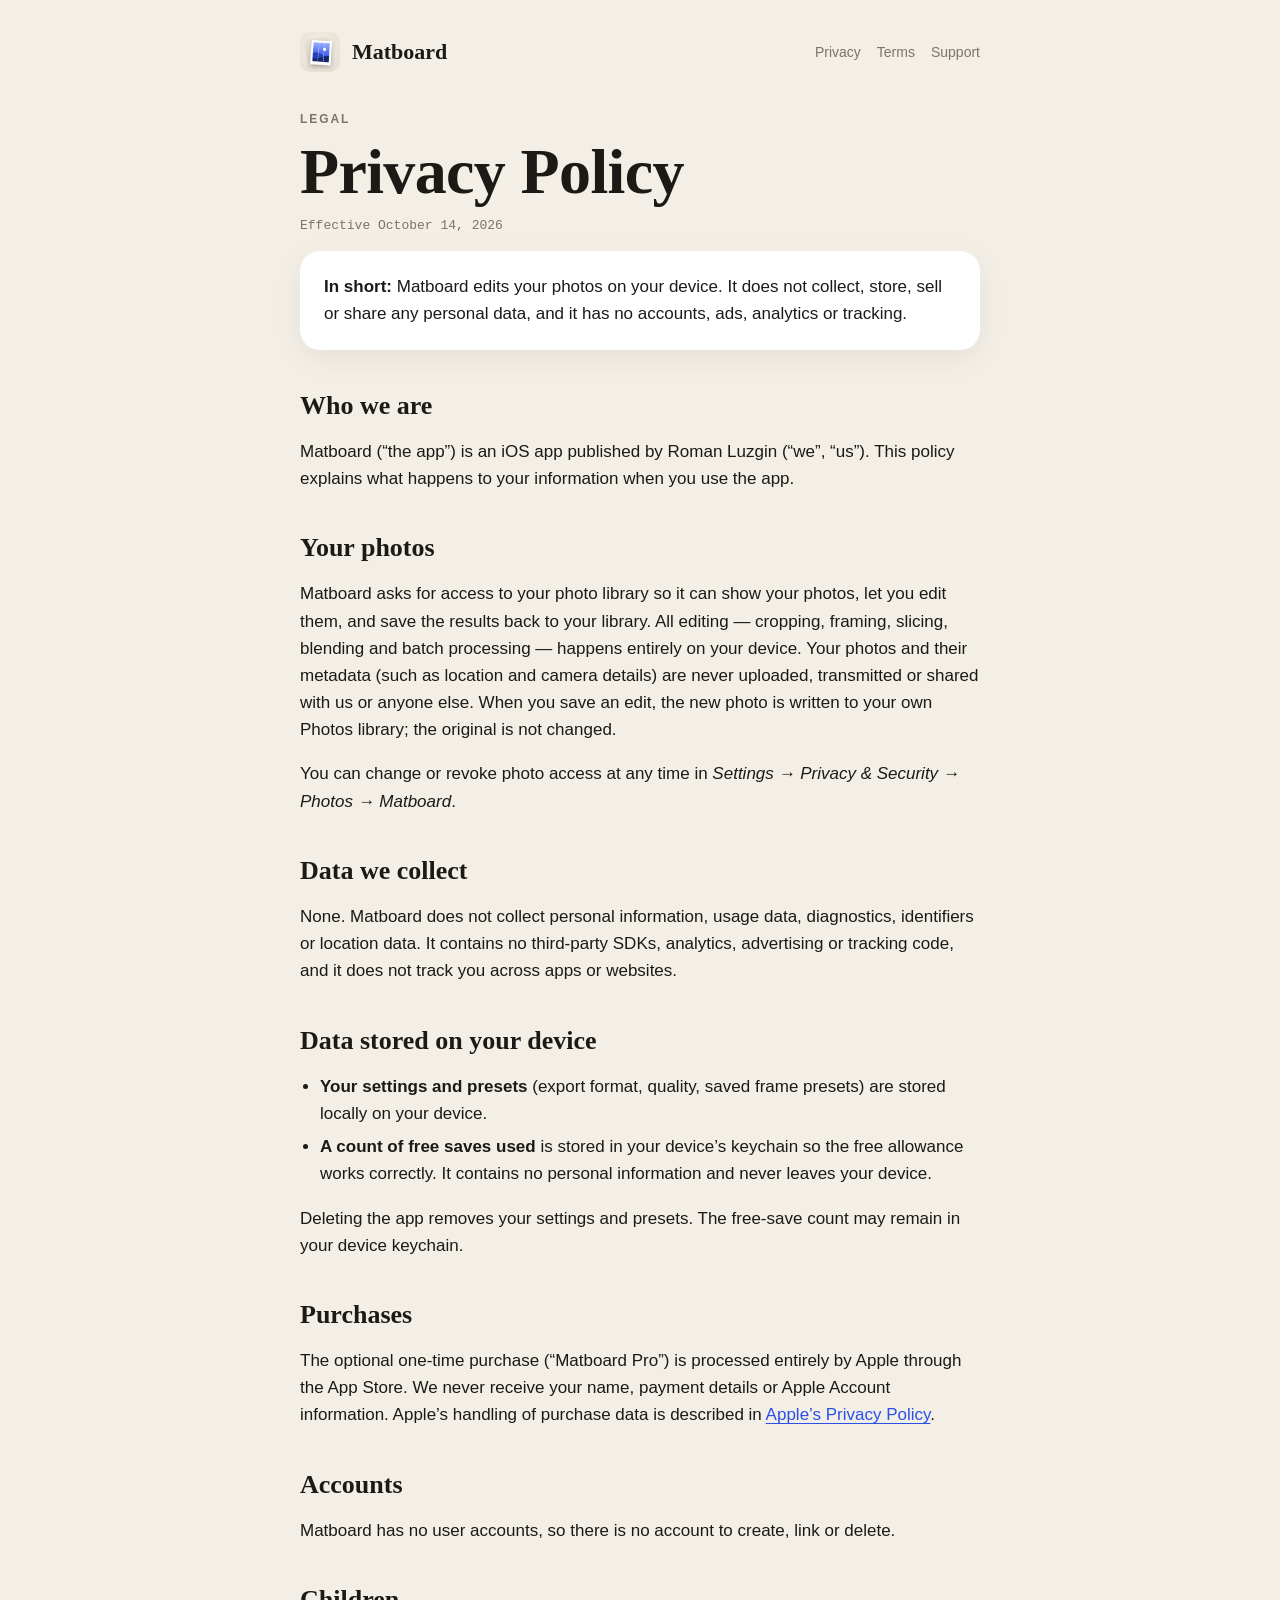
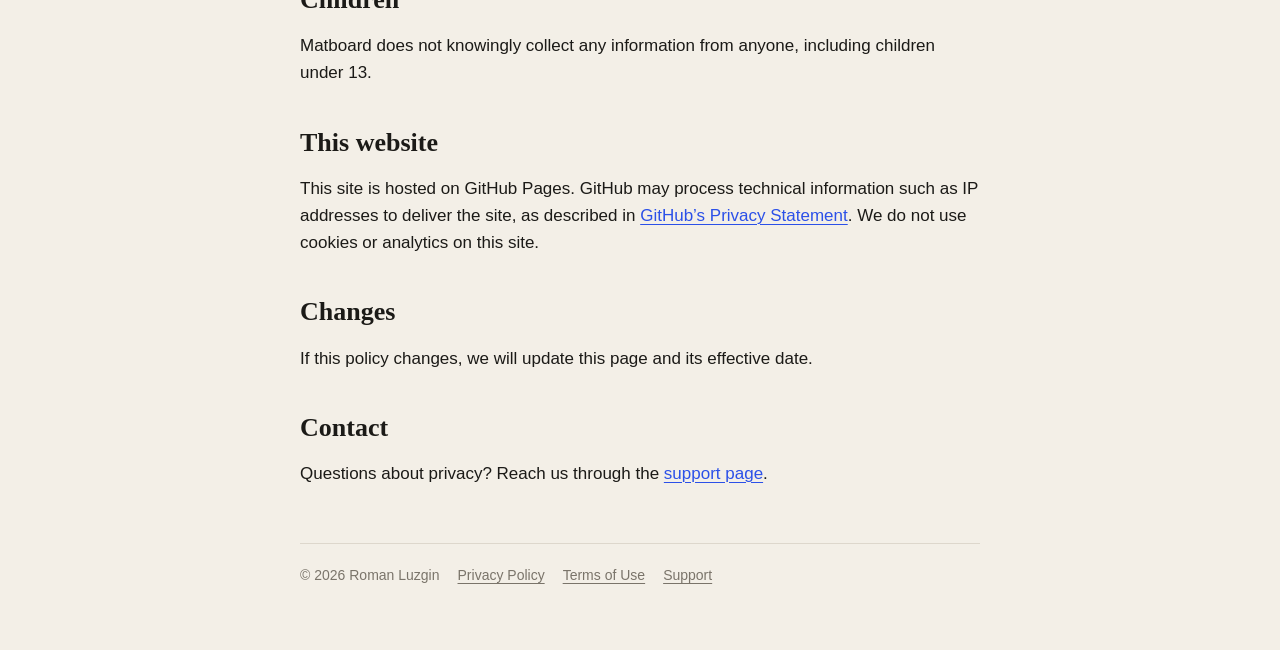
==== privacy/index.html @ 6ba9c213 "Matboard website: landing, privacy policy, terms of use, support Co-Authored-By: Claude Opus 5.5 <no" ====
<!doctype html>
<html lang="en">
<head>
<meta charset="utf-8">
<meta name="viewport" content="width=device-width, initial-scale=1">
<title>Privacy Policy — Matboard</title>
<meta name="description" content="Matboard — borders, crops, carousel slices and double exposures for your photos. Everything happens on your iPhone.">
<link rel="icon" href="../assets/favicon.png">
<link rel="apple-touch-icon" href="../assets/apple-touch-icon.png">
<link rel="stylesheet" href="../assets/style.css">
</head>
<body>
<div class="wrap">
<header class="site">
  <img src="../assets/icon.png" alt="">
  <a href="../">Matboard</a>
  <nav><a href="../privacy/">Privacy</a><a href="../terms/">Terms</a><a href="../support/">Support</a></nav>
</header>
<p class="label">Legal</p>
<h1>Privacy Policy</h1>
<p class="meta">Effective October 14, 2026</p>

<div class="card">
<strong>In short:</strong> Matboard edits your photos on your device. It does not collect, store, sell or share any personal data, and it has no accounts, ads, analytics or tracking.
</div>

<h2>Who we are</h2>
<p>Matboard (“the app”) is an iOS app published by Roman Luzgin (“we”, “us”). This policy explains what happens to your information when you use the app.</p>

<h2>Your photos</h2>
<p>Matboard asks for access to your photo library so it can show your photos, let you edit them, and save the results back to your library. All editing — cropping, framing, slicing, blending and batch processing — happens entirely on your device. Your photos and their metadata (such as location and camera details) are never uploaded, transmitted or shared with us or anyone else. When you save an edit, the new photo is written to your own Photos library; the original is not changed.</p>
<p>You can change or revoke photo access at any time in <em>Settings → Privacy &amp; Security → Photos → Matboard</em>.</p>

<h2>Data we collect</h2>
<p>None. Matboard does not collect personal information, usage data, diagnostics, identifiers or location data. It contains no third-party SDKs, analytics, advertising or tracking code, and it does not track you across apps or websites.</p>

<h2>Data stored on your device</h2>
<ul>
  <li><strong>Your settings and presets</strong> (export format, quality, saved frame presets) are stored locally on your device.</li>
  <li><strong>A count of free saves used</strong> is stored in your device’s keychain so the free allowance works correctly. It contains no personal information and never leaves your device.</li>
</ul>
<p>Deleting the app removes your settings and presets. The free-save count may remain in your device keychain.</p>

<h2>Purchases</h2>
<p>The optional one-time purchase (“Matboard Pro”) is processed entirely by Apple through the App Store. We never receive your name, payment details or Apple Account information. Apple’s handling of purchase data is described in <a href="https://www.apple.com/legal/privacy/">Apple’s Privacy Policy</a>.</p>

<h2>Accounts</h2>
<p>Matboard has no user accounts, so there is no account to create, link or delete.</p>

<h2>Children</h2>
<p>Matboard does not knowingly collect any information from anyone, including children under 13.</p>

<h2>This website</h2>
<p>This site is hosted on GitHub Pages. GitHub may process technical information such as IP addresses to deliver the site, as described in <a href="https://docs.github.com/en/site-policy/privacy-policies/github-general-privacy-statement">GitHub’s Privacy Statement</a>. We do not use cookies or analytics on this site.</p>

<h2>Changes</h2>
<p>If this policy changes, we will update this page and its effective date.</p>

<h2>Contact</h2>
<p>Questions about privacy? Reach us through the <a href="../support/">support page</a>.</p>
<footer>
  <span>© 2026 Roman Luzgin</span>
  <a href="../privacy/">Privacy Policy</a>
  <a href="../terms/">Terms of Use</a>
  <a href="../support/">Support</a>
</footer>
</div>
</body>
</html>
---- assets/style.css ----
:root {
  --paper: #F3EFE7; --card: #FFFFFF; --chip: #ECE7DD; --ink: #1B1A17; --muted: #7A746A;
  --accent: #2B50E8; --line: #DDD7CC;
  --display: Didot, "Bodoni 72", "Bodoni MT", "Playfair Display", Georgia, serif;
  --ui: Futura, "Century Gothic", "Avenir Next", "Trebuchet MS", sans-serif;
  --mono: ui-monospace, "SF Mono", Menlo, Consolas, monospace;
}
@media (prefers-color-scheme: dark) {
  :root { --paper: #161513; --card: #23211E; --chip: #2F2C28; --ink: #F2EEE6; --muted: #9C968C; --accent: #7D96FF; --line: #3A3632; }
}
* { box-sizing: border-box; }
html { -webkit-text-size-adjust: 100%; }
body { margin: 0; background: var(--paper); color: var(--ink); font: 17px/1.6 var(--ui); }
a { color: var(--accent); text-decoration-thickness: 1px; text-underline-offset: 3px; }
.wrap { max-width: 720px; margin: 0 auto; padding: 32px 20px 64px; }
header.site { display: flex; align-items: center; gap: 12px; margin-bottom: 40px; }
header.site img { width: 40px; height: 40px; border-radius: 10px; }
header.site a { font: 700 22px var(--display); color: var(--ink); text-decoration: none; }
header.site nav { margin-left: auto; display: flex; gap: 16px; font-size: 14px; }
header.site nav a { font: 500 14px var(--ui); color: var(--muted); }
h1 { font: 700 clamp(40px, 8vw, 64px)/1.05 var(--display); margin: 0 0 12px; letter-spacing: -0.01em; }
h2 { font: 700 26px/1.2 var(--display); margin: 40px 0 8px; }
h3 { font: 700 16px var(--ui); margin: 24px 0 4px; }
.lede { font-size: 20px; color: var(--muted); margin: 0 0 28px; }
.label { font: 700 12px var(--ui); letter-spacing: .16em; text-transform: uppercase; color: var(--muted); }
.meta { font: 13px var(--mono); color: var(--muted); }
.card { background: var(--card); border-radius: 20px; padding: 22px 24px; margin: 18px 0; box-shadow: 0 8px 30px rgba(0,0,0,.06); }
.grid { display: grid; grid-template-columns: repeat(auto-fit, minmax(200px, 1fr)); gap: 14px; margin: 24px 0; }
.grid .card { margin: 0; }
.grid .card strong { display: block; font: 700 17px var(--ui); margin-bottom: 4px; }
.grid .card span { color: var(--muted); font-size: 15px; }
.hero { display: flex; align-items: center; gap: 28px; flex-wrap: wrap; margin-bottom: 12px; }
.hero img { width: 132px; height: 132px; border-radius: 30px; box-shadow: 0 16px 40px rgba(0,0,0,.18); }
.pill { display: inline-block; background: var(--accent); color: #fff; padding: 12px 22px; border-radius: 14px; font-weight: 700; text-decoration: none; }
@media (prefers-color-scheme: dark) { .pill { color: #0B1033; } }
ul { padding-left: 20px; } li { margin: 6px 0; }
footer { margin-top: 56px; padding-top: 20px; border-top: 1px solid var(--line); font-size: 14px; color: var(--muted); display: flex; gap: 18px; flex-wrap: wrap; }
footer a { color: var(--muted); }
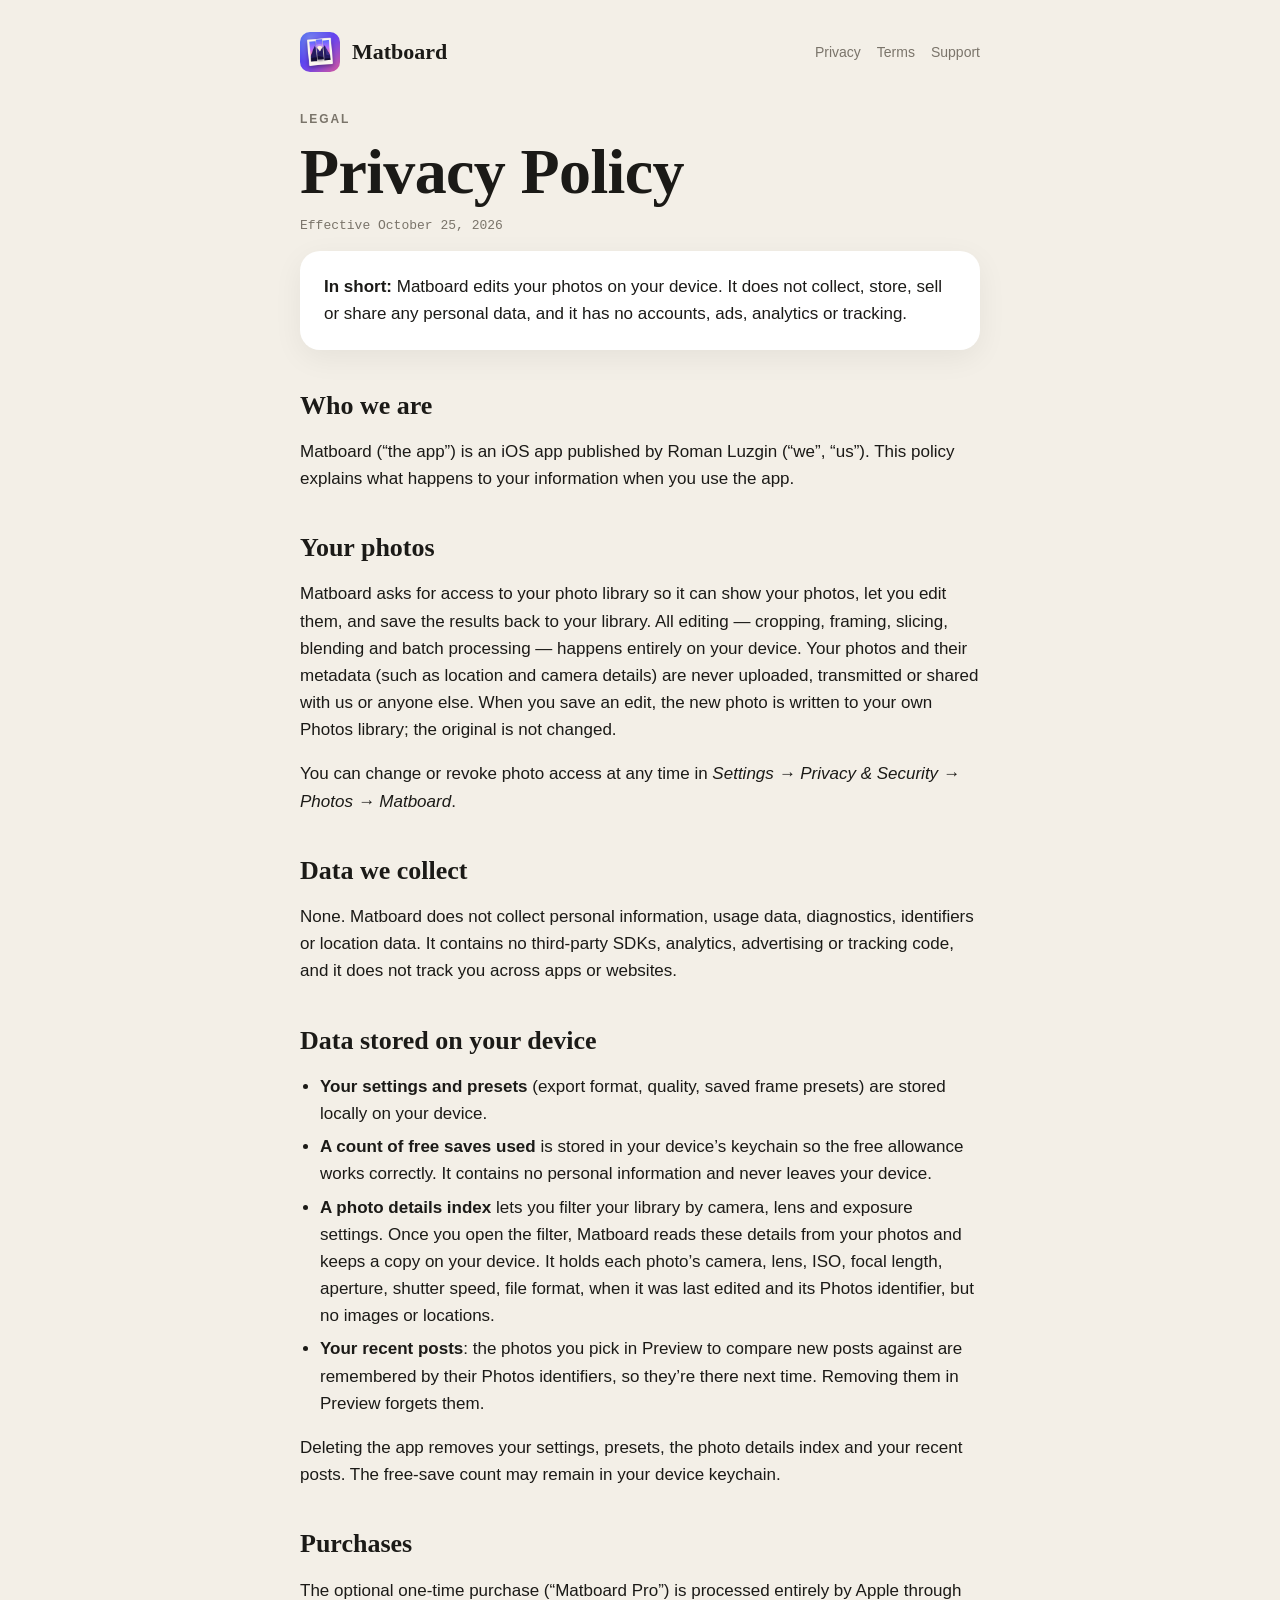
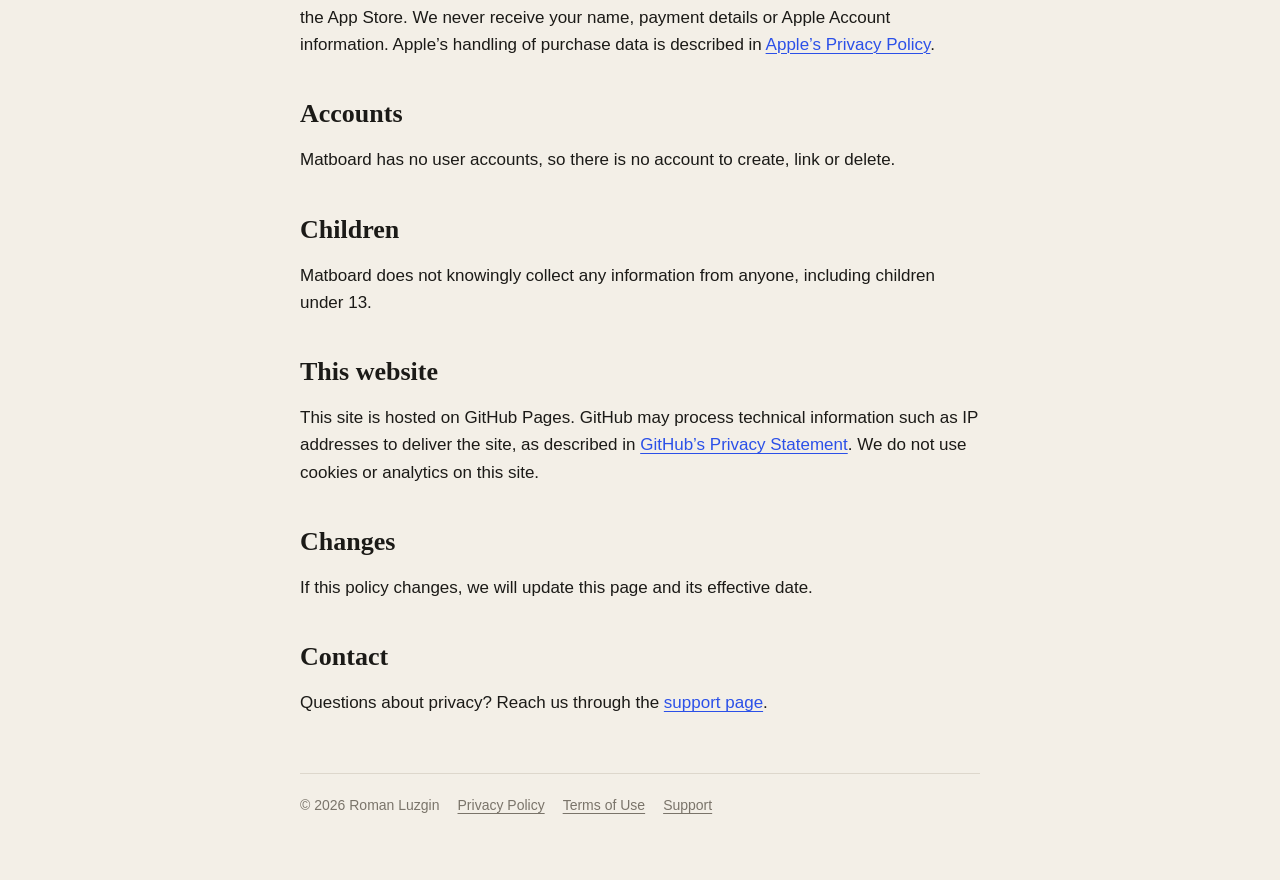
==== commit f58cf717: "Privacy policy: list the on-device photo index and recent posts Syncs the site with docs/ in matboar" ====
--- a/privacy/index.html
+++ b/privacy/index.html
@@ -18,7 +18,7 @@
 </header>
 <p class="label">Legal</p>
 <h1>Privacy Policy</h1>
-<p class="meta">Effective October 14, 2026</p>
+<p class="meta">Effective October 25, 2026</p>
 
 <div class="card">
 <strong>In short:</strong> Matboard edits your photos on your device. It does not collect, store, sell or share any personal data, and it has no accounts, ads, analytics or tracking.
@@ -38,8 +38,10 @@
 <ul>
   <li><strong>Your settings and presets</strong> (export format, quality, saved frame presets) are stored locally on your device.</li>
   <li><strong>A count of free saves used</strong> is stored in your device’s keychain so the free allowance works correctly. It contains no personal information and never leaves your device.</li>
+  <li><strong>A photo details index</strong> lets you filter your library by camera, lens and exposure settings. Once you open the filter, Matboard reads these details from your photos and keeps a copy on your device. It holds each photo’s camera, lens, ISO, focal length, aperture, shutter speed, file format, when it was last edited and its Photos identifier, but no images or locations.</li>
+  <li><strong>Your recent posts</strong>: the photos you pick in Preview to compare new posts against are remembered by their Photos identifiers, so they’re there next time. Removing them in Preview forgets them.</li>
 </ul>
-<p>Deleting the app removes your settings and presets. The free-save count may remain in your device keychain.</p>
+<p>Deleting the app removes your settings, presets, the photo details index and your recent posts. The free-save count may remain in your device keychain.</p>
 
 <h2>Purchases</h2>
 <p>The optional one-time purchase (“Matboard Pro”) is processed entirely by Apple through the App Store. We never receive your name, payment details or Apple Account information. Apple’s handling of purchase data is described in <a href="https://www.apple.com/legal/privacy/">Apple’s Privacy Policy</a>.</p>
